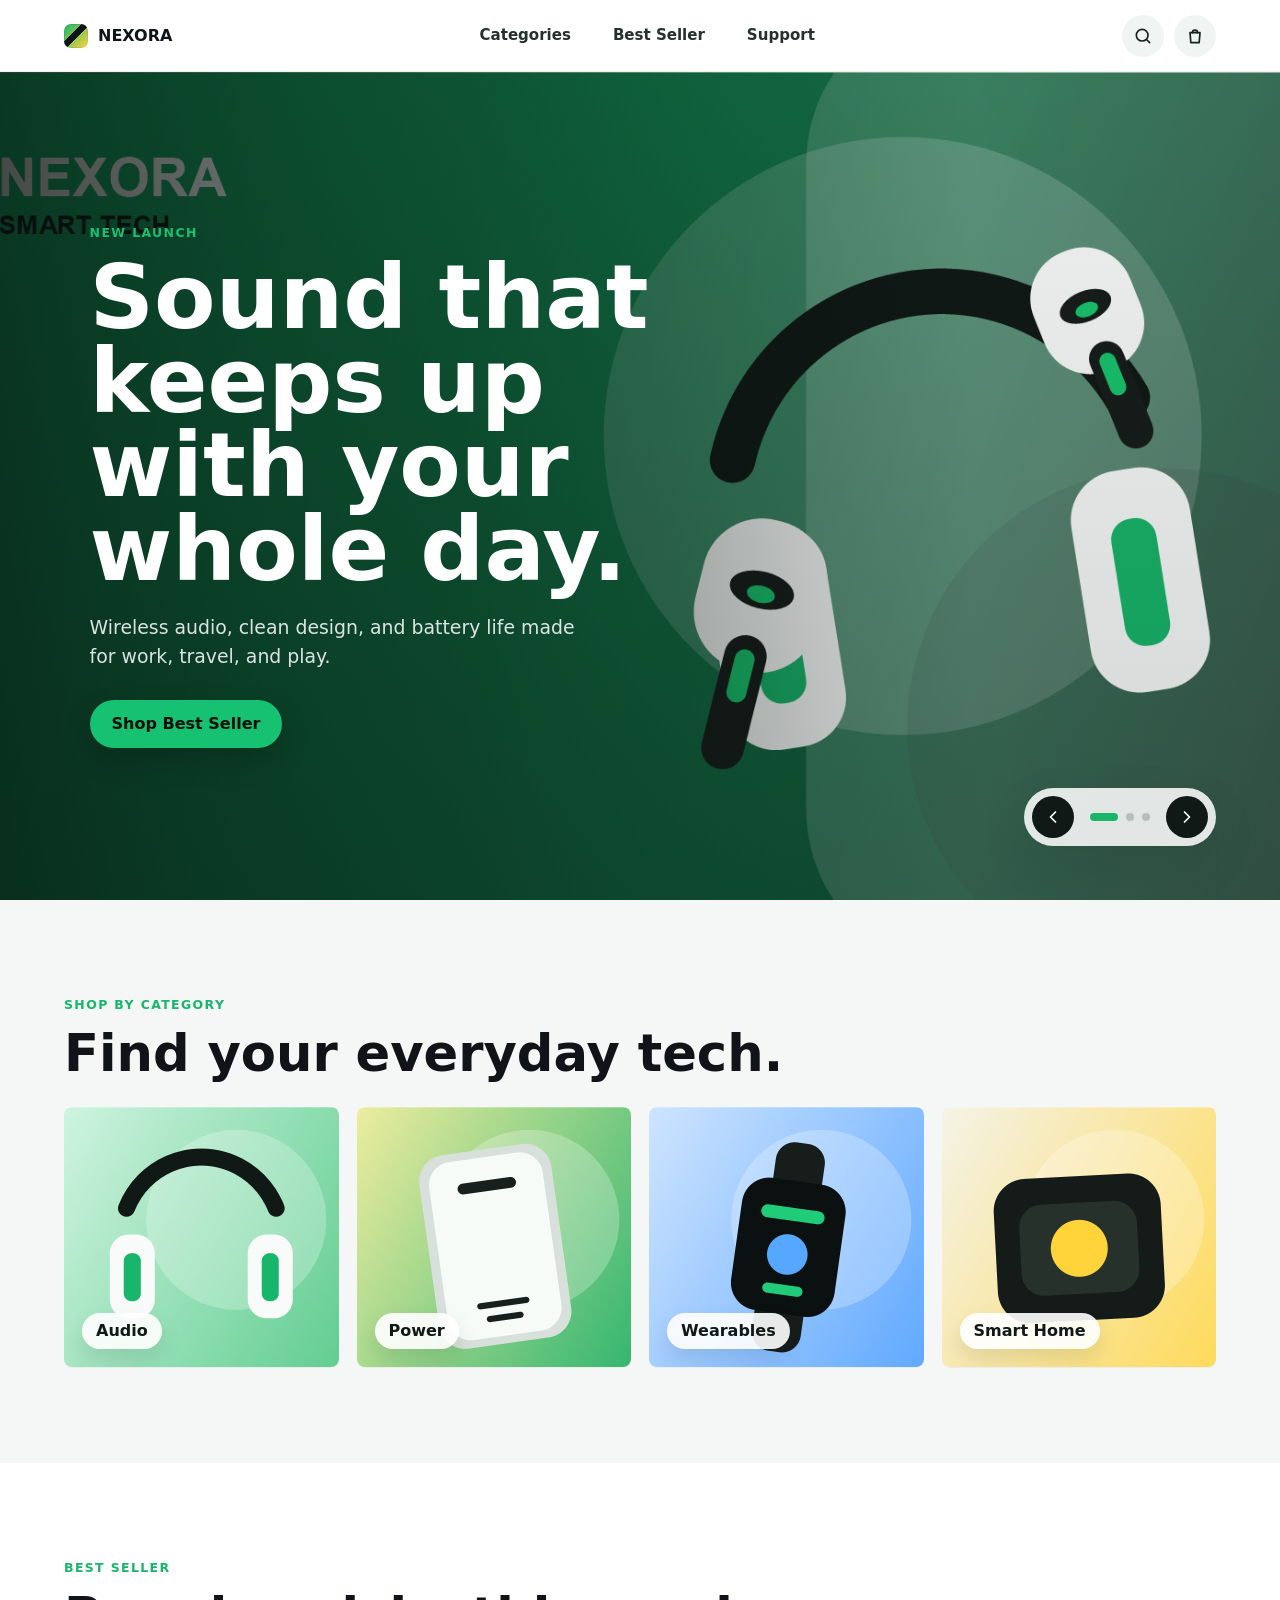
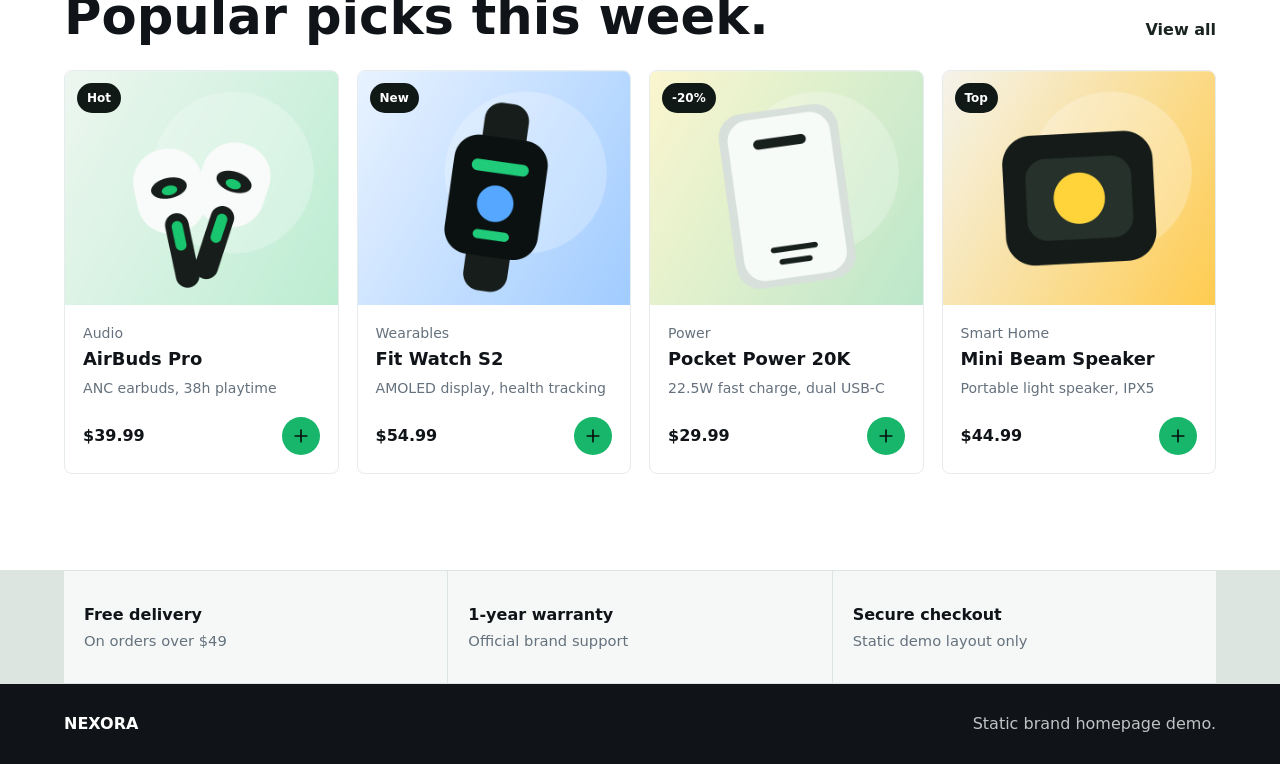
==== index.html @ 25e37773 "Update website" ====
<!doctype html>
<html lang="en">
  <head>
    <meta charset="utf-8">
    <meta name="viewport" content="width=device-width, initial-scale=1">
    <title>NEXORA - Smart Tech Store</title>
    <meta name="description" content="A static brand independent store homepage with hero slider, categories, and best sellers.">
    <link rel="stylesheet" href="styles.css">
  </head>
  <body>
    <header class="site-header">
      <a class="brand" href="#" aria-label="NEXORA home">
        <span class="brand-mark"></span>
        <span>NEXORA</span>
      </a>
      <nav class="main-nav" aria-label="Main navigation">
        <a href="#categories">Categories</a>
        <a href="#best-seller">Best Seller</a>
        <a href="#support">Support</a>
      </nav>
      <div class="header-actions" aria-label="Store shortcuts">
        <button class="icon-button" type="button" aria-label="Search">
          <svg viewBox="0 0 24 24" aria-hidden="true"><circle cx="11" cy="11" r="7"></circle><path d="m20 20-3.2-3.2"></path></svg>
        </button>
        <button class="icon-button" type="button" aria-label="Shopping bag">
          <svg viewBox="0 0 24 24" aria-hidden="true"><path d="M6 8h12l-1 12H7L6 8Z"></path><path d="M9 8a3 3 0 0 1 6 0"></path></svg>
        </button>
      </div>
    </header>

    <main>
      <section class="hero" aria-label="Featured brand stories">
        <div class="slider" data-slider>
          <article class="slide active" data-slide style="--accent: #16c172;">
            <img src="assets/hero-1.png" alt="NEXORA audio products on a green studio background">
            <div class="slide-copy">
              <p class="eyebrow">New launch</p>
              <h1>Sound that keeps up with your whole day.</h1>
              <p>Wireless audio, clean design, and battery life made for work, travel, and play.</p>
              <a class="primary-link" href="#best-seller">Shop Best Seller</a>
            </div>
          </article>

          <article class="slide" data-slide style="--accent: #ffcf3f;">
            <img src="assets/hero-2.png" alt="NEXORA power accessories and cables on a yellow background">
            <div class="slide-copy">
              <p class="eyebrow">Power series</p>
              <h1>Charge faster. Carry lighter.</h1>
              <p>Compact power banks, durable cables, and daily charging gear for every device.</p>
              <a class="primary-link" href="#categories">Explore Power</a>
            </div>
          </article>

          <article class="slide" data-slide style="--accent: #55a7ff;">
            <img src="assets/hero-3.png" alt="NEXORA watch and smart home devices on a blue background">
            <div class="slide-copy">
              <p class="eyebrow">Smart life</p>
              <h1>Useful tech, built into simple routines.</h1>
              <p>Wearables, lighting, and desk essentials that feel polished without getting complicated.</p>
              <a class="primary-link" href="#categories">Browse Categories</a>
            </div>
          </article>

          <div class="slider-controls">
            <button class="slider-arrow" type="button" data-prev aria-label="Previous slide">
              <svg viewBox="0 0 24 24" aria-hidden="true"><path d="m15 18-6-6 6-6"></path></svg>
            </button>
            <div class="slider-dots" aria-label="Slide selector">
              <button class="dot active" type="button" data-dot="0" aria-label="Show slide 1"></button>
              <button class="dot" type="button" data-dot="1" aria-label="Show slide 2"></button>
              <button class="dot" type="button" data-dot="2" aria-label="Show slide 3"></button>
            </div>
            <button class="slider-arrow" type="button" data-next aria-label="Next slide">
              <svg viewBox="0 0 24 24" aria-hidden="true"><path d="m9 18 6-6-6-6"></path></svg>
            </button>
          </div>
        </div>
      </section>

      <section class="section categories-section" id="categories">
        <div class="section-heading">
          <p class="eyebrow">Shop by category</p>
          <h2>Find your everyday tech.</h2>
        </div>
        <div class="category-grid">
          <a class="category-card" href="#">
            <img src="assets/category-audio.png" alt="Earbuds and headphones">
            <span>Audio</span>
          </a>
          <a class="category-card" href="#">
            <img src="assets/category-power.png" alt="Power bank and charger">
            <span>Power</span>
          </a>
          <a class="category-card" href="#">
            <img src="assets/category-wearables.png" alt="Smart watch">
            <span>Wearables</span>
          </a>
          <a class="category-card" href="#">
            <img src="assets/category-home.png" alt="Smart home lamp and speaker">
            <span>Smart Home</span>
          </a>
        </div>
      </section>

      <section class="section best-section" id="best-seller">
        <div class="section-heading split">
          <div>
            <p class="eyebrow">Best Seller</p>
            <h2>Popular picks this week.</h2>
          </div>
          <a class="text-link" href="#">View all</a>
        </div>

        <div class="product-grid">
          <article class="product-card">
            <span class="badge">Hot</span>
            <img src="assets/product-earbuds.png" alt="NEXORA AirBuds Pro earbuds">
            <div class="product-info">
              <p class="product-category">Audio</p>
              <h3>AirBuds Pro</h3>
              <p class="product-meta">ANC earbuds, 38h playtime</p>
              <div class="product-bottom">
                <span>$39.99</span>
                <button class="mini-button" type="button" aria-label="Add AirBuds Pro to bag">
                  <svg viewBox="0 0 24 24" aria-hidden="true"><path d="M12 5v14"></path><path d="M5 12h14"></path></svg>
                </button>
              </div>
            </div>
          </article>

          <article class="product-card">
            <span class="badge">New</span>
            <img src="assets/product-watch.png" alt="NEXORA Fit Watch">
            <div class="product-info">
              <p class="product-category">Wearables</p>
              <h3>Fit Watch S2</h3>
              <p class="product-meta">AMOLED display, health tracking</p>
              <div class="product-bottom">
                <span>$54.99</span>
                <button class="mini-button" type="button" aria-label="Add Fit Watch S2 to bag">
                  <svg viewBox="0 0 24 24" aria-hidden="true"><path d="M12 5v14"></path><path d="M5 12h14"></path></svg>
                </button>
              </div>
            </div>
          </article>

          <article class="product-card">
            <span class="badge">-20%</span>
            <img src="assets/product-powerbank.png" alt="NEXORA Pocket Power 20K power bank">
            <div class="product-info">
              <p class="product-category">Power</p>
              <h3>Pocket Power 20K</h3>
              <p class="product-meta">22.5W fast charge, dual USB-C</p>
              <div class="product-bottom">
                <span>$29.99</span>
                <button class="mini-button" type="button" aria-label="Add Pocket Power 20K to bag">
                  <svg viewBox="0 0 24 24" aria-hidden="true"><path d="M12 5v14"></path><path d="M5 12h14"></path></svg>
                </button>
              </div>
            </div>
          </article>

          <article class="product-card">
            <span class="badge">Top</span>
            <img src="assets/product-speaker.png" alt="NEXORA Mini Beam speaker">
            <div class="product-info">
              <p class="product-category">Smart Home</p>
              <h3>Mini Beam Speaker</h3>
              <p class="product-meta">Portable light speaker, IPX5</p>
              <div class="product-bottom">
                <span>$44.99</span>
                <button class="mini-button" type="button" aria-label="Add Mini Beam Speaker to bag">
                  <svg viewBox="0 0 24 24" aria-hidden="true"><path d="M12 5v14"></path><path d="M5 12h14"></path></svg>
                </button>
              </div>
            </div>
          </article>
        </div>
      </section>

      <section class="service-strip" id="support" aria-label="Store benefits">
        <div>
          <strong>Free delivery</strong>
          <span>On orders over $49</span>
        </div>
        <div>
          <strong>1-year warranty</strong>
          <span>Official brand support</span>
        </div>
        <div>
          <strong>Secure checkout</strong>
          <span>Static demo layout only</span>
        </div>
      </section>
    </main>

    <footer class="site-footer">
      <span>NEXORA</span>
      <p>Static brand homepage demo.</p>
    </footer>

    <script src="script.js"></script>
  </body>
</html>
---- styles.css ----
:root {
  color-scheme: light;
  --text: #101418;
  --muted: #65717d;
  --line: #e6ebee;
  --paper: #ffffff;
  --soft: #f4f7f5;
  --ink: #0d1512;
  --green: #18b66a;
  --yellow: #ffd43b;
  --blue: #3f8cff;
  --radius: 8px;
  --shadow: 0 18px 45px rgba(19, 38, 31, 0.12);
}

* {
  box-sizing: border-box;
}

html {
  scroll-behavior: smooth;
}

body {
  margin: 0;
  background: var(--paper);
  color: var(--text);
  font-family: Inter, ui-sans-serif, system-ui, -apple-system, BlinkMacSystemFont, "Segoe UI", sans-serif;
  line-height: 1.5;
}

img {
  display: block;
  max-width: 100%;
}

a {
  color: inherit;
  text-decoration: none;
}

button {
  font: inherit;
}

.site-header {
  position: sticky;
  top: 0;
  z-index: 20;
  display: grid;
  grid-template-columns: auto 1fr auto;
  align-items: center;
  gap: 24px;
  min-height: 72px;
  padding: 0 clamp(18px, 5vw, 68px);
  border-bottom: 1px solid rgba(230, 235, 238, 0.78);
  background: rgba(255, 255, 255, 0.9);
  backdrop-filter: blur(14px);
}

.brand {
  display: inline-flex;
  align-items: center;
  gap: 10px;
  font-weight: 900;
  letter-spacing: 0;
}

.brand-mark {
  width: 24px;
  height: 24px;
  border-radius: 7px;
  background:
    linear-gradient(135deg, transparent 0 36%, #101418 37% 55%, transparent 56%),
    linear-gradient(135deg, var(--green), var(--yellow));
  box-shadow: inset 0 0 0 1px rgba(0, 0, 0, 0.08);
}

.main-nav {
  display: flex;
  justify-content: center;
  gap: clamp(16px, 4vw, 42px);
  color: #25312d;
  font-size: 0.94rem;
  font-weight: 700;
}

.main-nav a {
  padding: 24px 0;
}

.main-nav a:hover,
.text-link:hover {
  color: var(--green);
}

.header-actions {
  display: flex;
  gap: 10px;
}

.icon-button,
.slider-arrow,
.mini-button {
  display: inline-grid;
  place-items: center;
  border: 0;
  cursor: pointer;
}

.icon-button {
  width: 42px;
  height: 42px;
  border-radius: 50%;
  background: #f0f4f2;
  color: #17231f;
}

.icon-button svg,
.slider-arrow svg,
.mini-button svg {
  width: 20px;
  height: 20px;
  fill: none;
  stroke: currentColor;
  stroke-width: 2;
  stroke-linecap: round;
  stroke-linejoin: round;
}

.hero {
  min-height: calc(100svh - 72px);
  background: #ecf4ee;
}

.slider {
  position: relative;
  min-height: calc(100svh - 72px);
  overflow: hidden;
}

.slide {
  position: absolute;
  inset: 0;
  display: grid;
  grid-template-columns: minmax(0, 1fr);
  align-items: center;
  opacity: 0;
  pointer-events: none;
  transition: opacity 520ms ease;
}

.slide.active {
  opacity: 1;
  pointer-events: auto;
}

.slide img {
  position: absolute;
  inset: 0;
  width: 100%;
  height: 100%;
  object-fit: cover;
}

.slide::after {
  position: absolute;
  inset: 0;
  content: "";
  background:
    linear-gradient(90deg, rgba(5, 12, 9, 0.74) 0%, rgba(5, 12, 9, 0.48) 36%, rgba(5, 12, 9, 0.04) 76%),
    linear-gradient(0deg, rgba(5, 12, 9, 0.12), rgba(5, 12, 9, 0));
}

.slide-copy {
  position: relative;
  z-index: 2;
  width: min(620px, calc(100% - 36px));
  margin-left: clamp(18px, 7vw, 92px);
  color: white;
}

.eyebrow {
  margin: 0 0 12px;
  color: var(--accent, var(--green));
  font-size: 0.78rem;
  font-weight: 900;
  letter-spacing: 0.11em;
  text-transform: uppercase;
}

.slide-copy h1 {
  margin: 0;
  max-width: 12ch;
  font-size: clamp(2.6rem, 7vw, 6.7rem);
  line-height: 0.94;
  letter-spacing: 0;
}

.slide-copy p:not(.eyebrow) {
  max-width: 500px;
  margin: 22px 0 30px;
  color: rgba(255, 255, 255, 0.86);
  font-size: clamp(1rem, 1.6vw, 1.18rem);
}

.primary-link {
  display: inline-flex;
  align-items: center;
  min-height: 48px;
  padding: 0 22px;
  border-radius: 999px;
  background: var(--accent, var(--green));
  color: #08100c;
  font-weight: 900;
  box-shadow: 0 12px 28px rgba(0, 0, 0, 0.18);
}

.slider-controls {
  position: absolute;
  right: clamp(18px, 5vw, 68px);
  bottom: clamp(22px, 5vw, 54px);
  z-index: 3;
  display: flex;
  align-items: center;
  gap: 16px;
  padding: 8px;
  border-radius: 999px;
  background: rgba(255, 255, 255, 0.86);
  box-shadow: var(--shadow);
  backdrop-filter: blur(14px);
}

.slider-arrow {
  width: 42px;
  height: 42px;
  border-radius: 50%;
  background: #111916;
  color: white;
}

.slider-dots {
  display: flex;
  align-items: center;
  gap: 8px;
}

.dot {
  width: 8px;
  height: 8px;
  padding: 0;
  border: 0;
  border-radius: 999px;
  background: #b5c0ba;
  cursor: pointer;
  transition: width 220ms ease, background 220ms ease;
}

.dot.active {
  width: 28px;
  background: var(--green);
}

.section {
  padding: clamp(54px, 9vw, 96px) clamp(18px, 5vw, 68px);
}

.section-heading {
  max-width: 1180px;
  margin: 0 auto 28px;
}

.section-heading.split {
  display: flex;
  align-items: end;
  justify-content: space-between;
  gap: 20px;
}

.section-heading .eyebrow {
  color: var(--green);
}

.section-heading h2 {
  margin: 0;
  font-size: clamp(2rem, 4vw, 4rem);
  line-height: 1.02;
  letter-spacing: 0;
}

.text-link {
  flex: 0 0 auto;
  color: #19231f;
  font-weight: 900;
}

.categories-section {
  background: var(--soft);
}

.category-grid {
  display: grid;
  grid-template-columns: repeat(4, minmax(0, 1fr));
  gap: 18px;
  max-width: 1180px;
  margin: 0 auto;
}

.category-card {
  position: relative;
  min-height: 260px;
  overflow: hidden;
  border-radius: var(--radius);
  background: #ffffff;
  box-shadow: 0 1px 0 rgba(13, 21, 18, 0.04);
}

.category-card img {
  width: 100%;
  height: 100%;
  object-fit: cover;
  transition: transform 360ms ease;
}

.category-card span {
  position: absolute;
  left: 18px;
  bottom: 18px;
  z-index: 1;
  display: inline-flex;
  align-items: center;
  min-height: 36px;
  padding: 0 14px;
  border-radius: 999px;
  background: rgba(255, 255, 255, 0.9);
  color: #111916;
  font-weight: 900;
  box-shadow: 0 10px 22px rgba(13, 21, 18, 0.1);
}

.category-card:hover img {
  transform: scale(1.05);
}

.best-section {
  background: #ffffff;
}

.product-grid {
  display: grid;
  grid-template-columns: repeat(4, minmax(0, 1fr));
  gap: 18px;
  max-width: 1180px;
  margin: 0 auto;
}

.product-card {
  position: relative;
  display: flex;
  flex-direction: column;
  min-width: 0;
  overflow: hidden;
  border: 1px solid var(--line);
  border-radius: var(--radius);
  background: #fff;
  transition: transform 220ms ease, box-shadow 220ms ease, border-color 220ms ease;
}

.product-card:hover {
  transform: translateY(-4px);
  border-color: #cddbd2;
  box-shadow: var(--shadow);
}

.product-card > img {
  width: 100%;
  aspect-ratio: 1 / 0.86;
  object-fit: cover;
  background: #f3f6f4;
}

.badge {
  position: absolute;
  top: 12px;
  left: 12px;
  z-index: 1;
  min-height: 30px;
  padding: 6px 10px;
  border-radius: 999px;
  background: #111916;
  color: #ffffff;
  font-size: 0.75rem;
  font-weight: 900;
}

.product-info {
  display: flex;
  flex: 1;
  flex-direction: column;
  padding: 18px;
}

.product-category,
.product-meta {
  margin: 0;
  color: var(--muted);
  font-size: 0.88rem;
}

.product-card h3 {
  margin: 5px 0 8px;
  font-size: 1.12rem;
  line-height: 1.15;
  letter-spacing: 0;
}

.product-bottom {
  display: flex;
  align-items: center;
  justify-content: space-between;
  gap: 12px;
  margin-top: auto;
  padding-top: 18px;
  font-weight: 900;
}

.mini-button {
  flex: 0 0 auto;
  width: 38px;
  height: 38px;
  border-radius: 50%;
  background: var(--green);
  color: #07100c;
}

.service-strip {
  display: grid;
  grid-template-columns: repeat(3, minmax(0, 1fr));
  gap: 1px;
  background: #dce5df;
  padding: 1px clamp(18px, 5vw, 68px);
}

.service-strip div {
  display: grid;
  gap: 3px;
  min-height: 112px;
  align-content: center;
  padding: 20px;
  background: #f5f8f6;
}

.service-strip strong {
  font-size: 1rem;
}

.service-strip span {
  color: var(--muted);
  font-size: 0.92rem;
}

.site-footer {
  display: flex;
  align-items: center;
  justify-content: space-between;
  gap: 16px;
  padding: 28px clamp(18px, 5vw, 68px);
  background: #101418;
  color: rgba(255, 255, 255, 0.74);
}

.site-footer span {
  color: #ffffff;
  font-weight: 900;
}

.site-footer p {
  margin: 0;
}

@media (max-width: 900px) {
  .site-header {
    grid-template-columns: auto auto;
    justify-content: space-between;
  }

  .main-nav {
    grid-column: 1 / -1;
    order: 3;
    justify-content: start;
    overflow-x: auto;
    border-top: 1px solid var(--line);
  }

  .main-nav a {
    padding: 12px 0 14px;
    white-space: nowrap;
  }

  .hero,
  .slider {
    min-height: 720px;
  }

  .slide::after {
    background:
      linear-gradient(180deg, rgba(5, 12, 9, 0.78) 0%, rgba(5, 12, 9, 0.3) 55%, rgba(5, 12, 9, 0.62) 100%);
  }

  .slide-copy {
    align-self: start;
    margin: 64px 18px 0;
  }

  .slide-copy h1 {
    max-width: 11ch;
  }

  .slider-controls {
    right: 50%;
    transform: translateX(50%);
  }

  .category-grid,
  .product-grid {
    grid-template-columns: repeat(2, minmax(0, 1fr));
  }

  .category-card {
    min-height: 210px;
  }
}

@media (max-width: 620px) {
  .site-header {
    min-height: 64px;
    padding: 0 14px;
    gap: 12px;
  }

  .header-actions {
    gap: 6px;
  }

  .icon-button {
    width: 38px;
    height: 38px;
  }

  .hero,
  .slider {
    min-height: 680px;
  }

  .slide img {
    object-position: 62% center;
  }

  .slide-copy p:not(.eyebrow) {
    margin: 18px 0 24px;
  }

  .primary-link {
    width: 100%;
    justify-content: center;
  }

  .slider-controls {
    bottom: 18px;
    width: calc(100% - 28px);
    justify-content: space-between;
  }

  .section {
    padding-inline: 14px;
  }

  .section-heading.split {
    align-items: start;
    flex-direction: column;
  }

  .category-grid,
  .product-grid,
  .service-strip {
    grid-template-columns: 1fr;
  }

  .category-card {
    min-height: 190px;
  }

  .site-footer {
    align-items: start;
    flex-direction: column;
  }
}
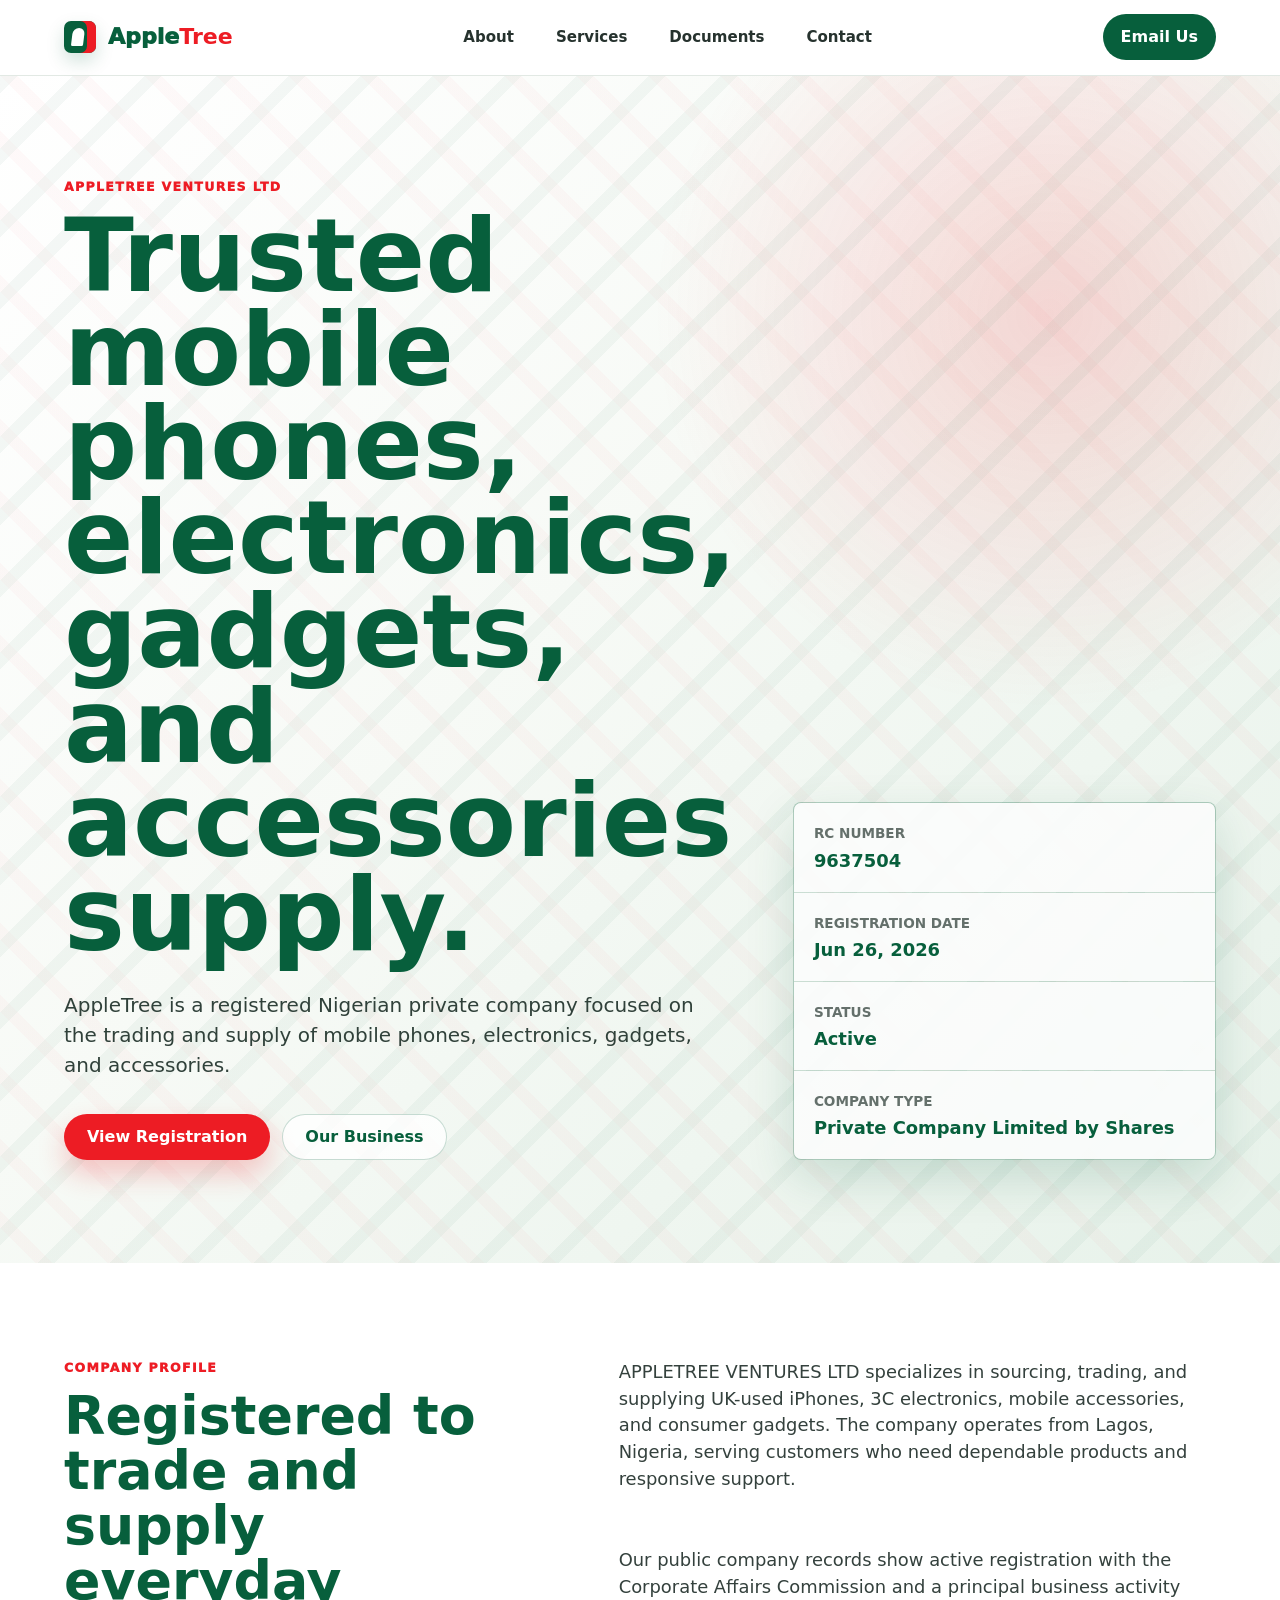
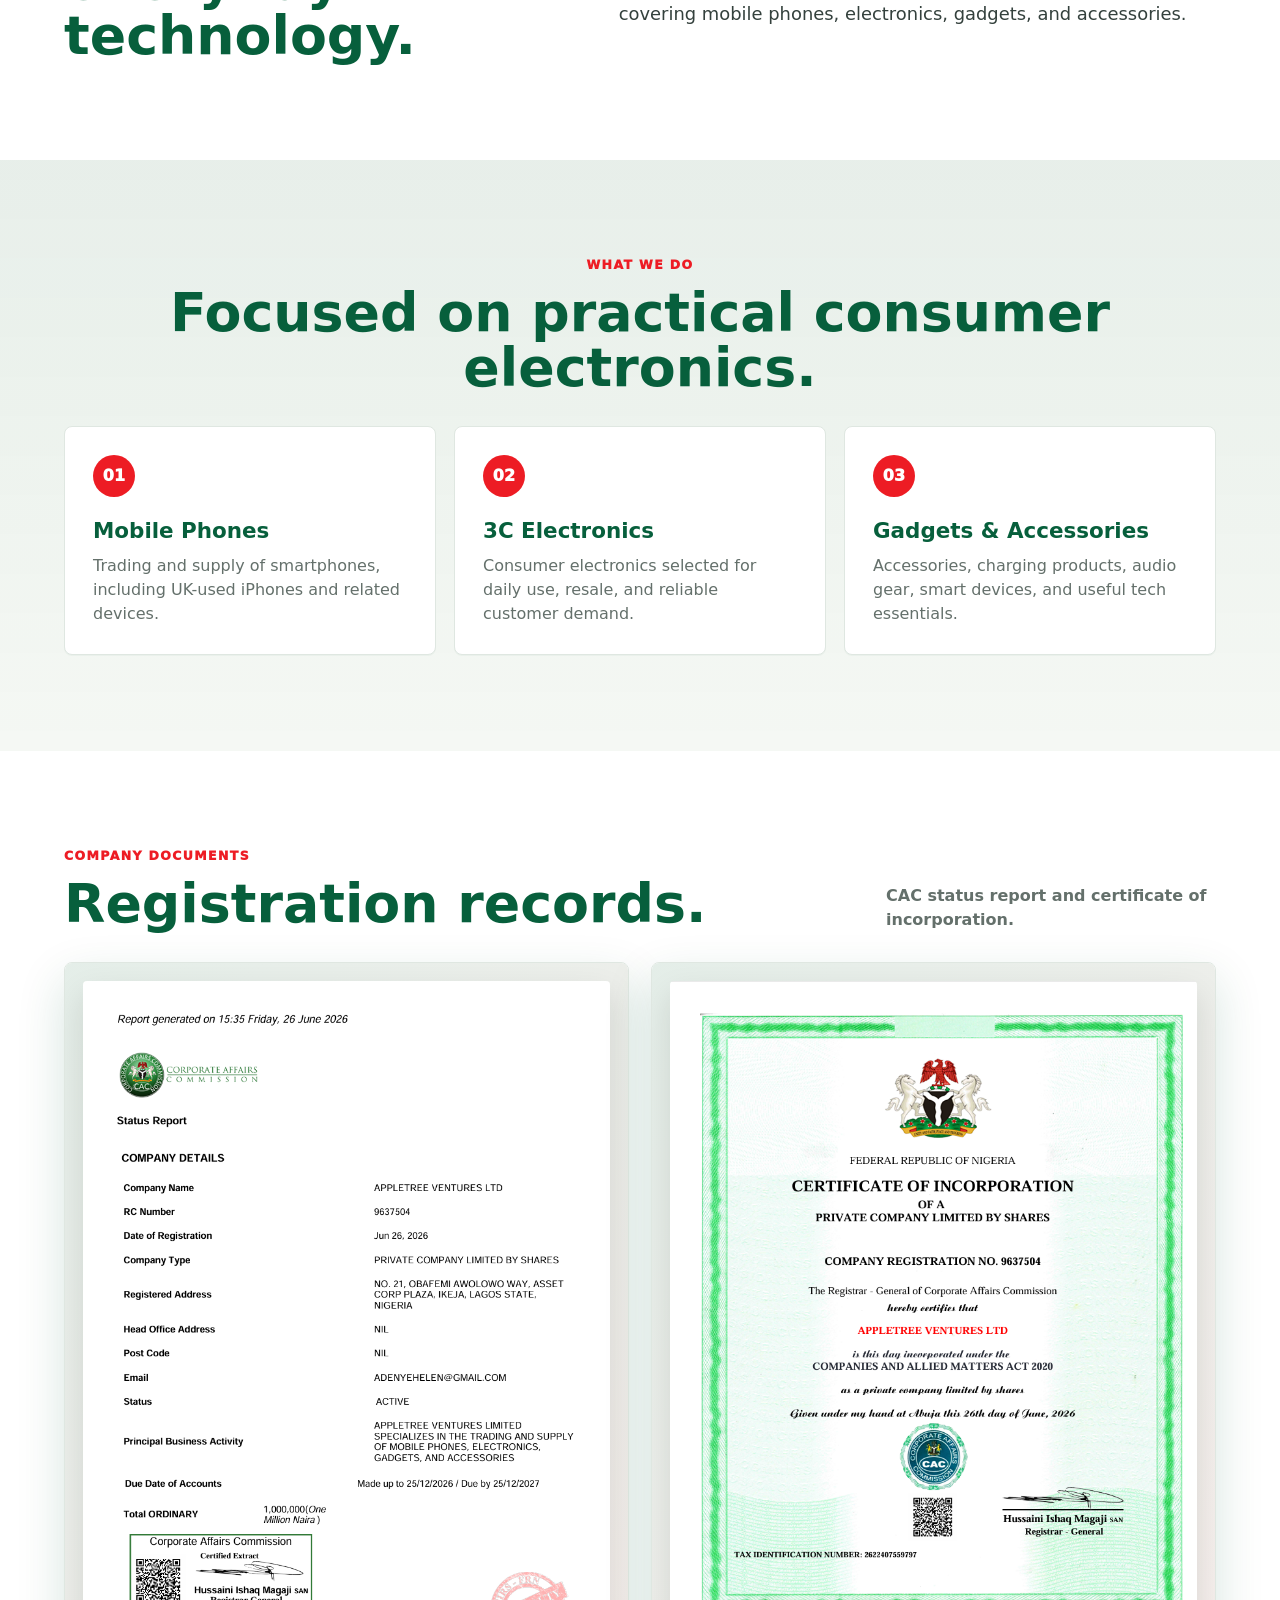
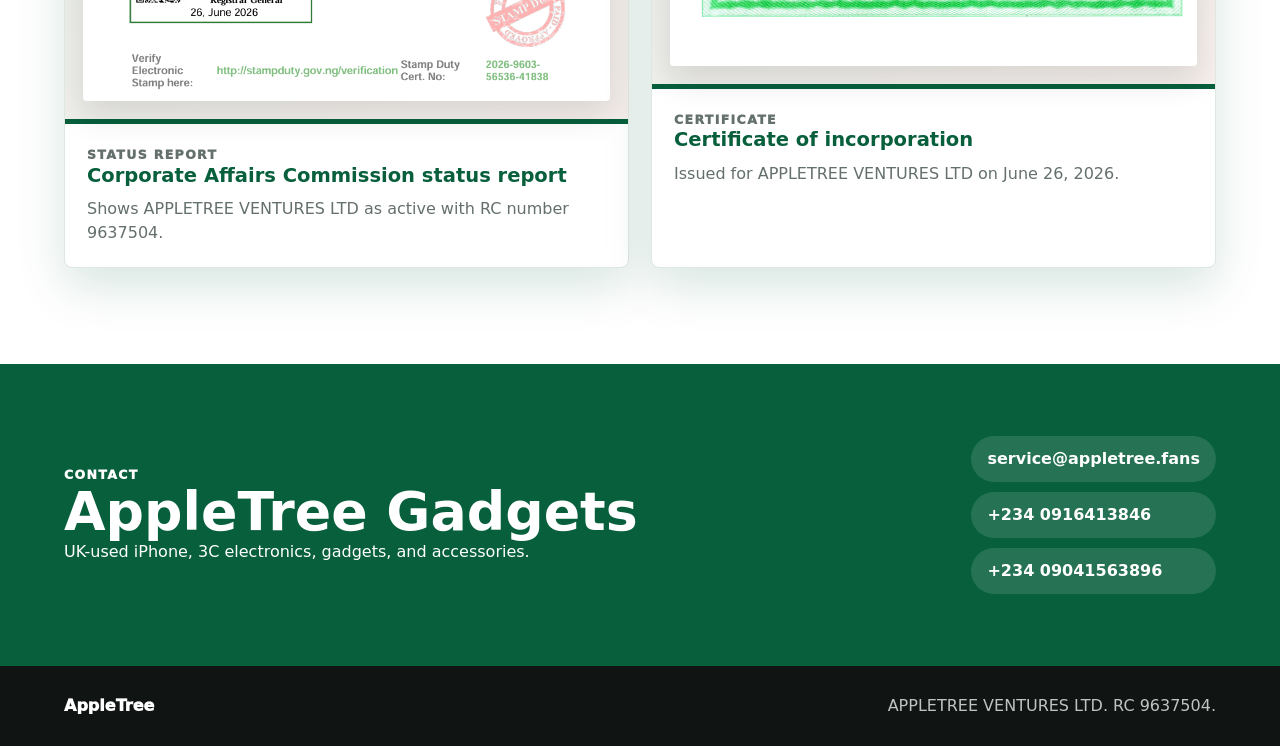
==== commit dbaf8baa: "Update AppleTree company profile homepage" ====
--- a/index.html
+++ b/index.html
@@ -3,200 +3,157 @@
   <head>
     <meta charset="utf-8">
     <meta name="viewport" content="width=device-width, initial-scale=1">
-    <title>NEXORA - Smart Tech Store</title>
-    <meta name="description" content="A static brand independent store homepage with hero slider, categories, and best sellers.">
+    <title>AppleTree - Company Profile</title>
+    <meta name="description" content="AppleTree Ventures Ltd company profile, registration details, and electronics trading services.">
     <link rel="stylesheet" href="styles.css">
   </head>
   <body>
     <header class="site-header">
-      <a class="brand" href="#" aria-label="NEXORA home">
-        <span class="brand-mark"></span>
-        <span>NEXORA</span>
+      <a class="brand" href="#" aria-label="AppleTree home">
+        <span class="brand-mark" aria-hidden="true"></span>
+        <span class="brand-word"><span>Apple</span><strong>Tree</strong></span>
       </a>
       <nav class="main-nav" aria-label="Main navigation">
-        <a href="#categories">Categories</a>
-        <a href="#best-seller">Best Seller</a>
-        <a href="#support">Support</a>
+        <a href="#about">About</a>
+        <a href="#services">Services</a>
+        <a href="#documents">Documents</a>
+        <a href="#contact">Contact</a>
       </nav>
-      <div class="header-actions" aria-label="Store shortcuts">
-        <button class="icon-button" type="button" aria-label="Search">
-          <svg viewBox="0 0 24 24" aria-hidden="true"><circle cx="11" cy="11" r="7"></circle><path d="m20 20-3.2-3.2"></path></svg>
-        </button>
-        <button class="icon-button" type="button" aria-label="Shopping bag">
-          <svg viewBox="0 0 24 24" aria-hidden="true"><path d="M6 8h12l-1 12H7L6 8Z"></path><path d="M9 8a3 3 0 0 1 6 0"></path></svg>
-        </button>
-      </div>
+      <a class="header-cta" href="mailto:service@appletree.fans">Email Us</a>
     </header>
 
     <main>
-      <section class="hero" aria-label="Featured brand stories">
-        <div class="slider" data-slider>
-          <article class="slide active" data-slide style="--accent: #16c172;">
-            <img src="assets/hero-1.png" alt="NEXORA audio products on a green studio background">
-            <div class="slide-copy">
-              <p class="eyebrow">New launch</p>
-              <h1>Sound that keeps up with your whole day.</h1>
-              <p>Wireless audio, clean design, and battery life made for work, travel, and play.</p>
-              <a class="primary-link" href="#best-seller">Shop Best Seller</a>
-            </div>
-          </article>
+      <section class="hero" id="about">
+        <div class="hero-copy">
+          <p class="eyebrow">AppleTree Ventures Ltd</p>
+          <h1>Trusted mobile phones, electronics, gadgets, and accessories supply.</h1>
+          <p>
+            AppleTree is a registered Nigerian private company focused on the trading
+            and supply of mobile phones, electronics, gadgets, and accessories.
+          </p>
+          <div class="hero-actions">
+            <a class="primary-link" href="#documents">View Registration</a>
+            <a class="secondary-link" href="#services">Our Business</a>
+          </div>
+        </div>
 
-          <article class="slide" data-slide style="--accent: #ffcf3f;">
-            <img src="assets/hero-2.png" alt="NEXORA power accessories and cables on a yellow background">
-            <div class="slide-copy">
-              <p class="eyebrow">Power series</p>
-              <h1>Charge faster. Carry lighter.</h1>
-              <p>Compact power banks, durable cables, and daily charging gear for every device.</p>
-              <a class="primary-link" href="#categories">Explore Power</a>
-            </div>
-          </article>
+        <aside class="hero-panel" aria-label="Company quick facts">
+          <div>
+            <span>RC Number</span>
+            <strong>9637504</strong>
+          </div>
+          <div>
+            <span>Registration Date</span>
+            <strong>Jun 26, 2026</strong>
+          </div>
+          <div>
+            <span>Status</span>
+            <strong>Active</strong>
+          </div>
+          <div>
+            <span>Company Type</span>
+            <strong>Private Company Limited by Shares</strong>
+          </div>
+        </aside>
+      </section>
 
-          <article class="slide" data-slide style="--accent: #55a7ff;">
-            <img src="assets/hero-3.png" alt="NEXORA watch and smart home devices on a blue background">
-            <div class="slide-copy">
-              <p class="eyebrow">Smart life</p>
-              <h1>Useful tech, built into simple routines.</h1>
-              <p>Wearables, lighting, and desk essentials that feel polished without getting complicated.</p>
-              <a class="primary-link" href="#categories">Browse Categories</a>
-            </div>
-          </article>
-
-          <div class="slider-controls">
-            <button class="slider-arrow" type="button" data-prev aria-label="Previous slide">
-              <svg viewBox="0 0 24 24" aria-hidden="true"><path d="m15 18-6-6 6-6"></path></svg>
-            </button>
-            <div class="slider-dots" aria-label="Slide selector">
-              <button class="dot active" type="button" data-dot="0" aria-label="Show slide 1"></button>
-              <button class="dot" type="button" data-dot="1" aria-label="Show slide 2"></button>
-              <button class="dot" type="button" data-dot="2" aria-label="Show slide 3"></button>
-            </div>
-            <button class="slider-arrow" type="button" data-next aria-label="Next slide">
-              <svg viewBox="0 0 24 24" aria-hidden="true"><path d="m9 18 6-6-6-6"></path></svg>
-            </button>
+      <section class="section intro-section">
+        <div class="intro-grid">
+          <div class="section-heading">
+            <p class="eyebrow">Company profile</p>
+            <h2>Registered to trade and supply everyday technology.</h2>
+          </div>
+          <div class="intro-copy">
+            <p>
+              APPLETREE VENTURES LTD specializes in sourcing, trading, and supplying
+              UK-used iPhones, 3C electronics, mobile accessories, and consumer gadgets.
+              The company operates from Lagos, Nigeria, serving customers who need
+              dependable products and responsive support.
+            </p>
+            <p>
+              Our public company records show active registration with the Corporate
+              Affairs Commission and a principal business activity covering mobile
+              phones, electronics, gadgets, and accessories.
+            </p>
           </div>
         </div>
       </section>
 
-      <section class="section categories-section" id="categories">
-        <div class="section-heading">
-          <p class="eyebrow">Shop by category</p>
-          <h2>Find your everyday tech.</h2>
+      <section class="section services-section" id="services">
+        <div class="section-heading centered">
+          <p class="eyebrow">What we do</p>
+          <h2>Focused on practical consumer electronics.</h2>
         </div>
-        <div class="category-grid">
-          <a class="category-card" href="#">
-            <img src="assets/category-audio.png" alt="Earbuds and headphones">
-            <span>Audio</span>
-          </a>
-          <a class="category-card" href="#">
-            <img src="assets/category-power.png" alt="Power bank and charger">
-            <span>Power</span>
-          </a>
-          <a class="category-card" href="#">
-            <img src="assets/category-wearables.png" alt="Smart watch">
-            <span>Wearables</span>
-          </a>
-          <a class="category-card" href="#">
-            <img src="assets/category-home.png" alt="Smart home lamp and speaker">
-            <span>Smart Home</span>
-          </a>
+        <div class="service-grid">
+          <article class="service-card">
+            <span class="service-number">01</span>
+            <h3>Mobile Phones</h3>
+            <p>Trading and supply of smartphones, including UK-used iPhones and related devices.</p>
+          </article>
+          <article class="service-card">
+            <span class="service-number">02</span>
+            <h3>3C Electronics</h3>
+            <p>Consumer electronics selected for daily use, resale, and reliable customer demand.</p>
+          </article>
+          <article class="service-card">
+            <span class="service-number">03</span>
+            <h3>Gadgets & Accessories</h3>
+            <p>Accessories, charging products, audio gear, smart devices, and useful tech essentials.</p>
+          </article>
         </div>
       </section>
 
-      <section class="section best-section" id="best-seller">
+      <section class="section documents-section" id="documents">
         <div class="section-heading split">
           <div>
-            <p class="eyebrow">Best Seller</p>
-            <h2>Popular picks this week.</h2>
+            <p class="eyebrow">Company documents</p>
+            <h2>Registration records.</h2>
           </div>
-          <a class="text-link" href="#">View all</a>
+          <p class="document-note">CAC status report and certificate of incorporation.</p>
         </div>
 
-        <div class="product-grid">
-          <article class="product-card">
-            <span class="badge">Hot</span>
-            <img src="assets/product-earbuds.png" alt="NEXORA AirBuds Pro earbuds">
-            <div class="product-info">
-              <p class="product-category">Audio</p>
-              <h3>AirBuds Pro</h3>
-              <p class="product-meta">ANC earbuds, 38h playtime</p>
-              <div class="product-bottom">
-                <span>$39.99</span>
-                <button class="mini-button" type="button" aria-label="Add AirBuds Pro to bag">
-                  <svg viewBox="0 0 24 24" aria-hidden="true"><path d="M12 5v14"></path><path d="M5 12h14"></path></svg>
-                </button>
-              </div>
+        <div class="document-grid">
+          <article class="document-card">
+            <div class="document-image">
+              <img src="assets/cac-status-report.png" alt="AppleTree Ventures Ltd CAC status report">
+            </div>
+            <div class="document-copy">
+              <p class="eyebrow">Status report</p>
+              <h3>Corporate Affairs Commission status report</h3>
+              <p>Shows APPLETREE VENTURES LTD as active with RC number 9637504.</p>
             </div>
           </article>
 
-          <article class="product-card">
-            <span class="badge">New</span>
-            <img src="assets/product-watch.png" alt="NEXORA Fit Watch">
-            <div class="product-info">
-              <p class="product-category">Wearables</p>
-              <h3>Fit Watch S2</h3>
-              <p class="product-meta">AMOLED display, health tracking</p>
-              <div class="product-bottom">
-                <span>$54.99</span>
-                <button class="mini-button" type="button" aria-label="Add Fit Watch S2 to bag">
-                  <svg viewBox="0 0 24 24" aria-hidden="true"><path d="M12 5v14"></path><path d="M5 12h14"></path></svg>
-                </button>
-              </div>
+          <article class="document-card">
+            <div class="document-image">
+              <img src="assets/certificate-incorporation.png" alt="AppleTree Ventures Ltd certificate of incorporation">
             </div>
-          </article>
-
-          <article class="product-card">
-            <span class="badge">-20%</span>
-            <img src="assets/product-powerbank.png" alt="NEXORA Pocket Power 20K power bank">
-            <div class="product-info">
-              <p class="product-category">Power</p>
-              <h3>Pocket Power 20K</h3>
-              <p class="product-meta">22.5W fast charge, dual USB-C</p>
-              <div class="product-bottom">
-                <span>$29.99</span>
-                <button class="mini-button" type="button" aria-label="Add Pocket Power 20K to bag">
-                  <svg viewBox="0 0 24 24" aria-hidden="true"><path d="M12 5v14"></path><path d="M5 12h14"></path></svg>
-                </button>
-              </div>
-            </div>
-          </article>
-
-          <article class="product-card">
-            <span class="badge">Top</span>
-            <img src="assets/product-speaker.png" alt="NEXORA Mini Beam speaker">
-            <div class="product-info">
-              <p class="product-category">Smart Home</p>
-              <h3>Mini Beam Speaker</h3>
-              <p class="product-meta">Portable light speaker, IPX5</p>
-              <div class="product-bottom">
-                <span>$44.99</span>
-                <button class="mini-button" type="button" aria-label="Add Mini Beam Speaker to bag">
-                  <svg viewBox="0 0 24 24" aria-hidden="true"><path d="M12 5v14"></path><path d="M5 12h14"></path></svg>
-                </button>
-              </div>
+            <div class="document-copy">
+              <p class="eyebrow">Certificate</p>
+              <h3>Certificate of incorporation</h3>
+              <p>Issued for APPLETREE VENTURES LTD on June 26, 2026.</p>
             </div>
           </article>
         </div>
       </section>
 
-      <section class="service-strip" id="support" aria-label="Store benefits">
+      <section class="contact-band" id="contact">
         <div>
-          <strong>Free delivery</strong>
-          <span>On orders over $49</span>
+          <p class="eyebrow">Contact</p>
+          <h2>AppleTree Gadgets</h2>
+          <p>UK-used iPhone, 3C electronics, gadgets, and accessories.</p>
         </div>
-        <div>
-          <strong>1-year warranty</strong>
-          <span>Official brand support</span>
-        </div>
-        <div>
-          <strong>Secure checkout</strong>
-          <span>Static demo layout only</span>
+        <div class="contact-list">
+          <a href="mailto:service@appletree.fans">service@appletree.fans</a>
+          <a href="tel:+2340916413846">+234 0916413846</a>
+          <a href="tel:+23409041563896">+234 09041563896</a>
         </div>
       </section>
     </main>
 
     <footer class="site-footer">
-      <span>NEXORA</span>
-      <p>Static brand homepage demo.</p>
+      <span>AppleTree</span>
+      <p>APPLETREE VENTURES LTD. RC 9637504.</p>
     </footer>
 
     <script src="script.js"></script>
--- a/styles.css
+++ b/styles.css
@@ -1,16 +1,16 @@
 :root {
   color-scheme: light;
-  --text: #101418;
-  --muted: #65717d;
-  --line: #e6ebee;
+  --green: #075f3c;
+  --green-2: #0a7a4b;
+  --red: #ed1c24;
+  --red-dark: #b81019;
+  --text: #111514;
+  --muted: #64706b;
   --paper: #ffffff;
-  --soft: #f4f7f5;
-  --ink: #0d1512;
-  --green: #18b66a;
-  --yellow: #ffd43b;
-  --blue: #3f8cff;
+  --soft: #f5f8f4;
+  --line: #dfe7e1;
+  --shadow: 0 18px 48px rgba(7, 95, 60, 0.16);
   --radius: 8px;
-  --shadow: 0 18px 45px rgba(19, 38, 31, 0.12);
 }
 
 * {
@@ -39,10 +39,6 @@
   text-decoration: none;
 }
 
-button {
-  font: inherit;
-}
-
 .site-header {
   position: sticky;
   top: 0;
@@ -51,214 +47,199 @@
   grid-template-columns: auto 1fr auto;
   align-items: center;
   gap: 24px;
-  min-height: 72px;
+  min-height: 74px;
   padding: 0 clamp(18px, 5vw, 68px);
-  border-bottom: 1px solid rgba(230, 235, 238, 0.78);
-  background: rgba(255, 255, 255, 0.9);
+  border-bottom: 1px solid rgba(223, 231, 225, 0.9);
+  background: rgba(255, 255, 255, 0.92);
   backdrop-filter: blur(14px);
 }
 
 .brand {
   display: inline-flex;
   align-items: center;
-  gap: 10px;
-  font-weight: 900;
+  gap: 12px;
+  min-width: 0;
+}
+
+.brand-mark {
+  position: relative;
+  width: 32px;
+  height: 32px;
+  border-radius: 7px;
+  background: var(--green);
+  box-shadow: inset -9px 0 0 var(--red), 0 8px 18px rgba(7, 95, 60, 0.18);
+}
+
+.brand-mark::before {
+  position: absolute;
+  left: 8px;
+  top: 7px;
+  width: 12px;
+  height: 18px;
+  border-radius: 8px 8px 2px 2px;
+  background: white;
+  content: "";
+  transform: skew(-7deg);
+}
+
+.brand-word {
+  font-size: 1.38rem;
+  font-weight: 950;
   letter-spacing: 0;
-}
-
-.brand-mark {
-  width: 24px;
-  height: 24px;
-  border-radius: 7px;
-  background:
-    linear-gradient(135deg, transparent 0 36%, #101418 37% 55%, transparent 56%),
-    linear-gradient(135deg, var(--green), var(--yellow));
-  box-shadow: inset 0 0 0 1px rgba(0, 0, 0, 0.08);
+  line-height: 1;
+}
+
+.brand-word span {
+  color: var(--green);
+}
+
+.brand-word strong {
+  color: var(--red);
 }
 
 .main-nav {
   display: flex;
   justify-content: center;
   gap: clamp(16px, 4vw, 42px);
-  color: #25312d;
+  color: #26322e;
   font-size: 0.94rem;
-  font-weight: 700;
+  font-weight: 800;
 }
 
 .main-nav a {
-  padding: 24px 0;
-}
-
-.main-nav a:hover,
-.text-link:hover {
-  color: var(--green);
-}
-
-.header-actions {
-  display: flex;
-  gap: 10px;
-}
-
-.icon-button,
-.slider-arrow,
-.mini-button {
-  display: inline-grid;
-  place-items: center;
-  border: 0;
-  cursor: pointer;
-}
-
-.icon-button {
-  width: 42px;
-  height: 42px;
-  border-radius: 50%;
-  background: #f0f4f2;
-  color: #17231f;
-}
-
-.icon-button svg,
-.slider-arrow svg,
-.mini-button svg {
-  width: 20px;
-  height: 20px;
-  fill: none;
-  stroke: currentColor;
-  stroke-width: 2;
-  stroke-linecap: round;
-  stroke-linejoin: round;
+  padding: 26px 0;
+}
+
+.main-nav a:hover {
+  color: var(--red);
+}
+
+.header-cta,
+.primary-link,
+.secondary-link {
+  display: inline-flex;
+  align-items: center;
+  justify-content: center;
+  min-height: 46px;
+  border-radius: 999px;
+  font-weight: 900;
+}
+
+.header-cta {
+  padding: 0 18px;
+  background: var(--green);
+  color: white;
 }
 
 .hero {
-  min-height: calc(100svh - 72px);
-  background: #ecf4ee;
-}
-
-.slider {
   position: relative;
-  min-height: calc(100svh - 72px);
+  display: grid;
+  grid-template-columns: minmax(0, 1.1fr) minmax(320px, 0.7fr);
+  align-items: end;
+  gap: clamp(24px, 5vw, 68px);
+  min-height: calc(100svh - 74px);
+  padding: clamp(56px, 8vw, 108px) clamp(18px, 5vw, 68px);
   overflow: hidden;
-}
-
-.slide {
-  position: absolute;
-  inset: 0;
-  display: grid;
-  grid-template-columns: minmax(0, 1fr);
-  align-items: center;
-  opacity: 0;
-  pointer-events: none;
-  transition: opacity 520ms ease;
-}
-
-.slide.active {
-  opacity: 1;
-  pointer-events: auto;
-}
-
-.slide img {
-  position: absolute;
-  inset: 0;
-  width: 100%;
-  height: 100%;
-  object-fit: cover;
-}
-
-.slide::after {
+  background:
+    radial-gradient(circle at 82% 20%, rgba(237, 28, 36, 0.16), transparent 28%),
+    linear-gradient(135deg, #ffffff 0%, #f7faf6 44%, #e7f2ea 100%);
+}
+
+.hero::before {
   position: absolute;
   inset: 0;
   content: "";
-  background:
-    linear-gradient(90deg, rgba(5, 12, 9, 0.74) 0%, rgba(5, 12, 9, 0.48) 36%, rgba(5, 12, 9, 0.04) 76%),
-    linear-gradient(0deg, rgba(5, 12, 9, 0.12), rgba(5, 12, 9, 0));
-}
-
-.slide-copy {
+  opacity: 0.32;
+  background-image:
+    linear-gradient(135deg, rgba(7, 95, 60, 0.12) 12%, transparent 12% 50%, rgba(7, 95, 60, 0.12) 50% 62%, transparent 62%),
+    linear-gradient(45deg, rgba(237, 28, 36, 0.08) 12%, transparent 12% 50%, rgba(237, 28, 36, 0.08) 50% 62%, transparent 62%);
+  background-size: 72px 72px;
+  pointer-events: none;
+}
+
+.hero-copy,
+.hero-panel {
   position: relative;
-  z-index: 2;
-  width: min(620px, calc(100% - 36px));
-  margin-left: clamp(18px, 7vw, 92px);
-  color: white;
+  z-index: 1;
+}
+
+.hero-copy {
+  max-width: 820px;
 }
 
 .eyebrow {
   margin: 0 0 12px;
-  color: var(--accent, var(--green));
+  color: var(--red);
   font-size: 0.78rem;
-  font-weight: 900;
+  font-weight: 950;
   letter-spacing: 0.11em;
   text-transform: uppercase;
 }
 
-.slide-copy h1 {
+.hero h1 {
   margin: 0;
-  max-width: 12ch;
-  font-size: clamp(2.6rem, 7vw, 6.7rem);
-  line-height: 0.94;
+  max-width: 11ch;
+  color: var(--green);
+  font-size: clamp(3rem, 8vw, 7.6rem);
+  line-height: 0.92;
   letter-spacing: 0;
 }
 
-.slide-copy p:not(.eyebrow) {
-  max-width: 500px;
-  margin: 22px 0 30px;
-  color: rgba(255, 255, 255, 0.86);
-  font-size: clamp(1rem, 1.6vw, 1.18rem);
+.hero-copy > p:not(.eyebrow) {
+  max-width: 640px;
+  margin: 28px 0 34px;
+  color: #30413a;
+  font-size: clamp(1rem, 1.7vw, 1.25rem);
+}
+
+.hero-actions {
+  display: flex;
+  flex-wrap: wrap;
+  gap: 12px;
 }
 
 .primary-link {
-  display: inline-flex;
-  align-items: center;
-  min-height: 48px;
+  padding: 0 23px;
+  background: var(--red);
+  color: white;
+  box-shadow: 0 14px 28px rgba(237, 28, 36, 0.24);
+}
+
+.secondary-link {
   padding: 0 22px;
-  border-radius: 999px;
-  background: var(--accent, var(--green));
-  color: #08100c;
-  font-weight: 900;
-  box-shadow: 0 12px 28px rgba(0, 0, 0, 0.18);
-}
-
-.slider-controls {
-  position: absolute;
-  right: clamp(18px, 5vw, 68px);
-  bottom: clamp(22px, 5vw, 54px);
-  z-index: 3;
-  display: flex;
-  align-items: center;
-  gap: 16px;
-  padding: 8px;
-  border-radius: 999px;
-  background: rgba(255, 255, 255, 0.86);
+  border: 1px solid rgba(7, 95, 60, 0.22);
+  background: rgba(255, 255, 255, 0.78);
+  color: var(--green);
+}
+
+.hero-panel {
+  display: grid;
+  gap: 1px;
+  overflow: hidden;
+  border: 1px solid rgba(7, 95, 60, 0.16);
+  border-radius: var(--radius);
+  background: rgba(7, 95, 60, 0.16);
   box-shadow: var(--shadow);
-  backdrop-filter: blur(14px);
-}
-
-.slider-arrow {
-  width: 42px;
-  height: 42px;
-  border-radius: 50%;
-  background: #111916;
-  color: white;
-}
-
-.slider-dots {
-  display: flex;
-  align-items: center;
-  gap: 8px;
-}
-
-.dot {
-  width: 8px;
-  height: 8px;
-  padding: 0;
-  border: 0;
-  border-radius: 999px;
-  background: #b5c0ba;
-  cursor: pointer;
-  transition: width 220ms ease, background 220ms ease;
-}
-
-.dot.active {
-  width: 28px;
-  background: var(--green);
+}
+
+.hero-panel div {
+  display: grid;
+  gap: 6px;
+  padding: 20px;
+  background: rgba(255, 255, 255, 0.9);
+}
+
+.hero-panel span {
+  color: var(--muted);
+  font-size: 0.85rem;
+  font-weight: 800;
+  text-transform: uppercase;
+}
+
+.hero-panel strong {
+  color: var(--green);
+  font-size: 1.12rem;
+  line-height: 1.22;
 }
 
 .section {
@@ -267,7 +248,11 @@
 
 .section-heading {
   max-width: 1180px;
-  margin: 0 auto 28px;
+}
+
+.section-heading.centered {
+  margin: 0 auto 30px;
+  text-align: center;
 }
 
 .section-heading.split {
@@ -275,188 +260,182 @@
   align-items: end;
   justify-content: space-between;
   gap: 20px;
-}
-
-.section-heading .eyebrow {
-  color: var(--green);
-}
-
-.section-heading h2 {
+  max-width: 1180px;
+  margin: 0 auto 30px;
+}
+
+.section-heading h2,
+.contact-band h2 {
   margin: 0;
-  font-size: clamp(2rem, 4vw, 4rem);
+  color: var(--green);
+  font-size: clamp(2rem, 4.2vw, 4.15rem);
   line-height: 1.02;
   letter-spacing: 0;
 }
 
-.text-link {
-  flex: 0 0 auto;
-  color: #19231f;
-  font-weight: 900;
-}
-
-.categories-section {
-  background: var(--soft);
-}
-
-.category-grid {
-  display: grid;
-  grid-template-columns: repeat(4, minmax(0, 1fr));
+.intro-section {
+  background: #ffffff;
+}
+
+.intro-grid {
+  display: grid;
+  grid-template-columns: minmax(0, 0.8fr) minmax(0, 1fr);
+  gap: clamp(24px, 6vw, 80px);
+  max-width: 1180px;
+  margin: 0 auto;
+}
+
+.intro-copy {
+  display: grid;
+  gap: 18px;
+  color: #34413d;
+  font-size: clamp(1rem, 1.4vw, 1.14rem);
+}
+
+.intro-copy p {
+  margin: 0;
+}
+
+.services-section {
+  background:
+    linear-gradient(180deg, rgba(7, 95, 60, 0.06), rgba(7, 95, 60, 0)),
+    var(--soft);
+}
+
+.service-grid {
+  display: grid;
+  grid-template-columns: repeat(3, minmax(0, 1fr));
   gap: 18px;
   max-width: 1180px;
   margin: 0 auto;
 }
 
-.category-card {
-  position: relative;
-  min-height: 260px;
-  overflow: hidden;
+.service-card {
+  min-width: 0;
+  padding: 28px;
+  border: 1px solid var(--line);
   border-radius: var(--radius);
   background: #ffffff;
-  box-shadow: 0 1px 0 rgba(13, 21, 18, 0.04);
-}
-
-.category-card img {
-  width: 100%;
-  height: 100%;
-  object-fit: cover;
-  transition: transform 360ms ease;
-}
-
-.category-card span {
-  position: absolute;
-  left: 18px;
-  bottom: 18px;
-  z-index: 1;
+  box-shadow: 0 1px 0 rgba(7, 95, 60, 0.04);
+}
+
+.service-number {
   display: inline-flex;
   align-items: center;
-  min-height: 36px;
-  padding: 0 14px;
-  border-radius: 999px;
-  background: rgba(255, 255, 255, 0.9);
-  color: #111916;
-  font-weight: 900;
-  box-shadow: 0 10px 22px rgba(13, 21, 18, 0.1);
-}
-
-.category-card:hover img {
-  transform: scale(1.05);
-}
-
-.best-section {
+  justify-content: center;
+  width: 42px;
+  height: 42px;
+  border-radius: 50%;
+  background: var(--red);
+  color: #ffffff;
+  font-weight: 950;
+}
+
+.service-card h3 {
+  margin: 22px 0 10px;
+  color: var(--green);
+  font-size: 1.34rem;
+  line-height: 1.15;
+}
+
+.service-card p,
+.document-card p,
+.document-note,
+.contact-band p {
+  margin: 0;
+  color: var(--muted);
+}
+
+.documents-section {
   background: #ffffff;
 }
 
-.product-grid {
-  display: grid;
-  grid-template-columns: repeat(4, minmax(0, 1fr));
-  gap: 18px;
+.document-note {
+  max-width: 330px;
+  font-weight: 700;
+}
+
+.document-grid {
+  display: grid;
+  grid-template-columns: repeat(2, minmax(0, 1fr));
+  gap: 22px;
   max-width: 1180px;
   margin: 0 auto;
 }
 
-.product-card {
-  position: relative;
-  display: flex;
-  flex-direction: column;
-  min-width: 0;
+.document-card {
   overflow: hidden;
   border: 1px solid var(--line);
   border-radius: var(--radius);
-  background: #fff;
-  transition: transform 220ms ease, box-shadow 220ms ease, border-color 220ms ease;
-}
-
-.product-card:hover {
-  transform: translateY(-4px);
-  border-color: #cddbd2;
+  background: #ffffff;
   box-shadow: var(--shadow);
 }
 
-.product-card > img {
+.document-image {
+  display: grid;
+  place-items: center;
+  min-height: 520px;
+  padding: 18px;
+  background:
+    linear-gradient(135deg, rgba(7, 95, 60, 0.08), rgba(237, 28, 36, 0.05)),
+    #f7faf7;
+}
+
+.document-image img {
   width: 100%;
-  aspect-ratio: 1 / 0.86;
-  object-fit: cover;
-  background: #f3f6f4;
-}
-
-.badge {
-  position: absolute;
-  top: 12px;
-  left: 12px;
-  z-index: 1;
-  min-height: 30px;
-  padding: 6px 10px;
+  max-height: 720px;
+  object-fit: contain;
+  border-radius: 4px;
+  box-shadow: 0 14px 32px rgba(16, 21, 18, 0.12);
+}
+
+.document-copy {
+  padding: 22px;
+  border-top: 5px solid var(--green);
+}
+
+.document-copy h3 {
+  margin: 0 0 10px;
+  color: var(--green);
+  font-size: 1.22rem;
+  line-height: 1.15;
+}
+
+.contact-band {
+  display: grid;
+  grid-template-columns: minmax(0, 1fr) auto;
+  align-items: center;
+  gap: 28px;
+  padding: clamp(42px, 7vw, 72px) clamp(18px, 5vw, 68px);
+  background: var(--green);
+  color: white;
+}
+
+.contact-band .eyebrow,
+.contact-band h2,
+.contact-band p {
+  color: white;
+}
+
+.contact-list {
+  display: grid;
+  gap: 10px;
+  min-width: min(360px, 100%);
+}
+
+.contact-list a {
+  display: flex;
+  align-items: center;
+  min-height: 46px;
+  padding: 0 16px;
   border-radius: 999px;
-  background: #111916;
-  color: #ffffff;
-  font-size: 0.75rem;
-  font-weight: 900;
-}
-
-.product-info {
-  display: flex;
-  flex: 1;
-  flex-direction: column;
-  padding: 18px;
-}
-
-.product-category,
-.product-meta {
-  margin: 0;
-  color: var(--muted);
-  font-size: 0.88rem;
-}
-
-.product-card h3 {
-  margin: 5px 0 8px;
-  font-size: 1.12rem;
-  line-height: 1.15;
-  letter-spacing: 0;
-}
-
-.product-bottom {
-  display: flex;
-  align-items: center;
-  justify-content: space-between;
-  gap: 12px;
-  margin-top: auto;
-  padding-top: 18px;
-  font-weight: 900;
-}
-
-.mini-button {
-  flex: 0 0 auto;
-  width: 38px;
-  height: 38px;
-  border-radius: 50%;
-  background: var(--green);
-  color: #07100c;
-}
-
-.service-strip {
-  display: grid;
-  grid-template-columns: repeat(3, minmax(0, 1fr));
-  gap: 1px;
-  background: #dce5df;
-  padding: 1px clamp(18px, 5vw, 68px);
-}
-
-.service-strip div {
-  display: grid;
-  gap: 3px;
-  min-height: 112px;
-  align-content: center;
-  padding: 20px;
-  background: #f5f8f6;
-}
-
-.service-strip strong {
-  font-size: 1rem;
-}
-
-.service-strip span {
-  color: var(--muted);
-  font-size: 0.92rem;
+  background: rgba(255, 255, 255, 0.12);
+  color: white;
+  font-weight: 850;
+}
+
+.contact-list a:hover {
+  background: var(--red);
 }
 
 .site-footer {
@@ -465,20 +444,20 @@
   justify-content: space-between;
   gap: 16px;
   padding: 28px clamp(18px, 5vw, 68px);
-  background: #101418;
+  background: #101514;
   color: rgba(255, 255, 255, 0.74);
 }
 
 .site-footer span {
   color: #ffffff;
-  font-weight: 900;
+  font-weight: 950;
 }
 
 .site-footer p {
   margin: 0;
 }
 
-@media (max-width: 900px) {
+@media (max-width: 920px) {
   .site-header {
     grid-template-columns: auto auto;
     justify-content: space-between;
@@ -498,36 +477,27 @@
   }
 
   .hero,
-  .slider {
-    min-height: 720px;
-  }
-
-  .slide::after {
-    background:
-      linear-gradient(180deg, rgba(5, 12, 9, 0.78) 0%, rgba(5, 12, 9, 0.3) 55%, rgba(5, 12, 9, 0.62) 100%);
-  }
-
-  .slide-copy {
-    align-self: start;
-    margin: 64px 18px 0;
-  }
-
-  .slide-copy h1 {
-    max-width: 11ch;
-  }
-
-  .slider-controls {
-    right: 50%;
-    transform: translateX(50%);
-  }
-
-  .category-grid,
-  .product-grid {
-    grid-template-columns: repeat(2, minmax(0, 1fr));
-  }
-
-  .category-card {
-    min-height: 210px;
+  .intro-grid,
+  .contact-band {
+    grid-template-columns: 1fr;
+  }
+
+  .hero {
+    align-items: start;
+    min-height: auto;
+  }
+
+  .hero h1 {
+    max-width: 12ch;
+  }
+
+  .service-grid,
+  .document-grid {
+    grid-template-columns: 1fr;
+  }
+
+  .document-image {
+    min-height: 420px;
   }
 }
 
@@ -538,41 +508,29 @@
     gap: 12px;
   }
 
-  .header-actions {
-    gap: 6px;
-  }
-
-  .icon-button {
-    width: 38px;
-    height: 38px;
+  .brand-word {
+    font-size: 1.16rem;
+  }
+
+  .header-cta {
+    min-height: 38px;
+    padding: 0 12px;
+    font-size: 0.86rem;
   }
 
   .hero,
-  .slider {
-    min-height: 680px;
-  }
-
-  .slide img {
-    object-position: 62% center;
-  }
-
-  .slide-copy p:not(.eyebrow) {
-    margin: 18px 0 24px;
-  }
-
-  .primary-link {
+  .section,
+  .contact-band {
+    padding-inline: 14px;
+  }
+
+  .hero-actions {
+    display: grid;
+  }
+
+  .primary-link,
+  .secondary-link {
     width: 100%;
-    justify-content: center;
-  }
-
-  .slider-controls {
-    bottom: 18px;
-    width: calc(100% - 28px);
-    justify-content: space-between;
-  }
-
-  .section {
-    padding-inline: 14px;
   }
 
   .section-heading.split {
@@ -580,14 +538,17 @@
     flex-direction: column;
   }
 
-  .category-grid,
-  .product-grid,
-  .service-strip {
-    grid-template-columns: 1fr;
-  }
-
-  .category-card {
-    min-height: 190px;
+  .service-card {
+    padding: 22px;
+  }
+
+  .document-image {
+    min-height: 320px;
+    padding: 10px;
+  }
+
+  .document-copy {
+    padding: 18px;
   }
 
   .site-footer {
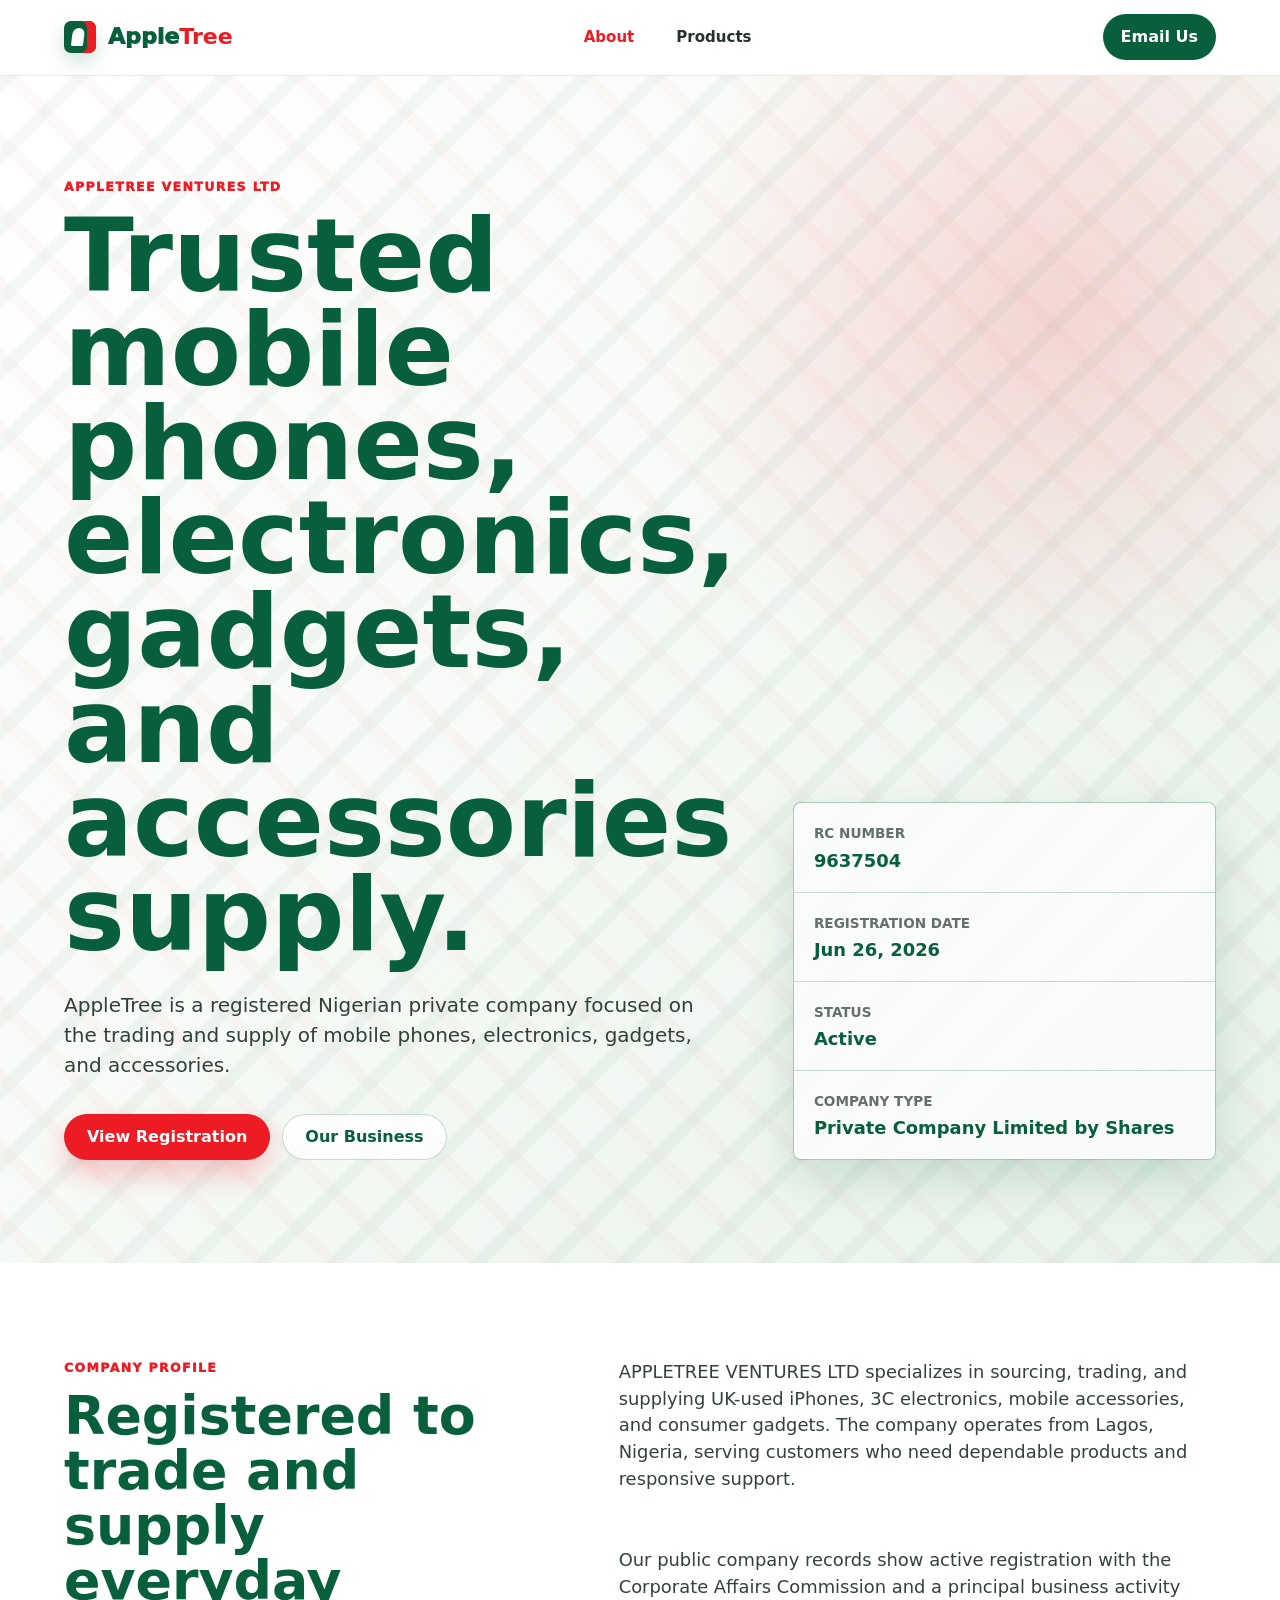
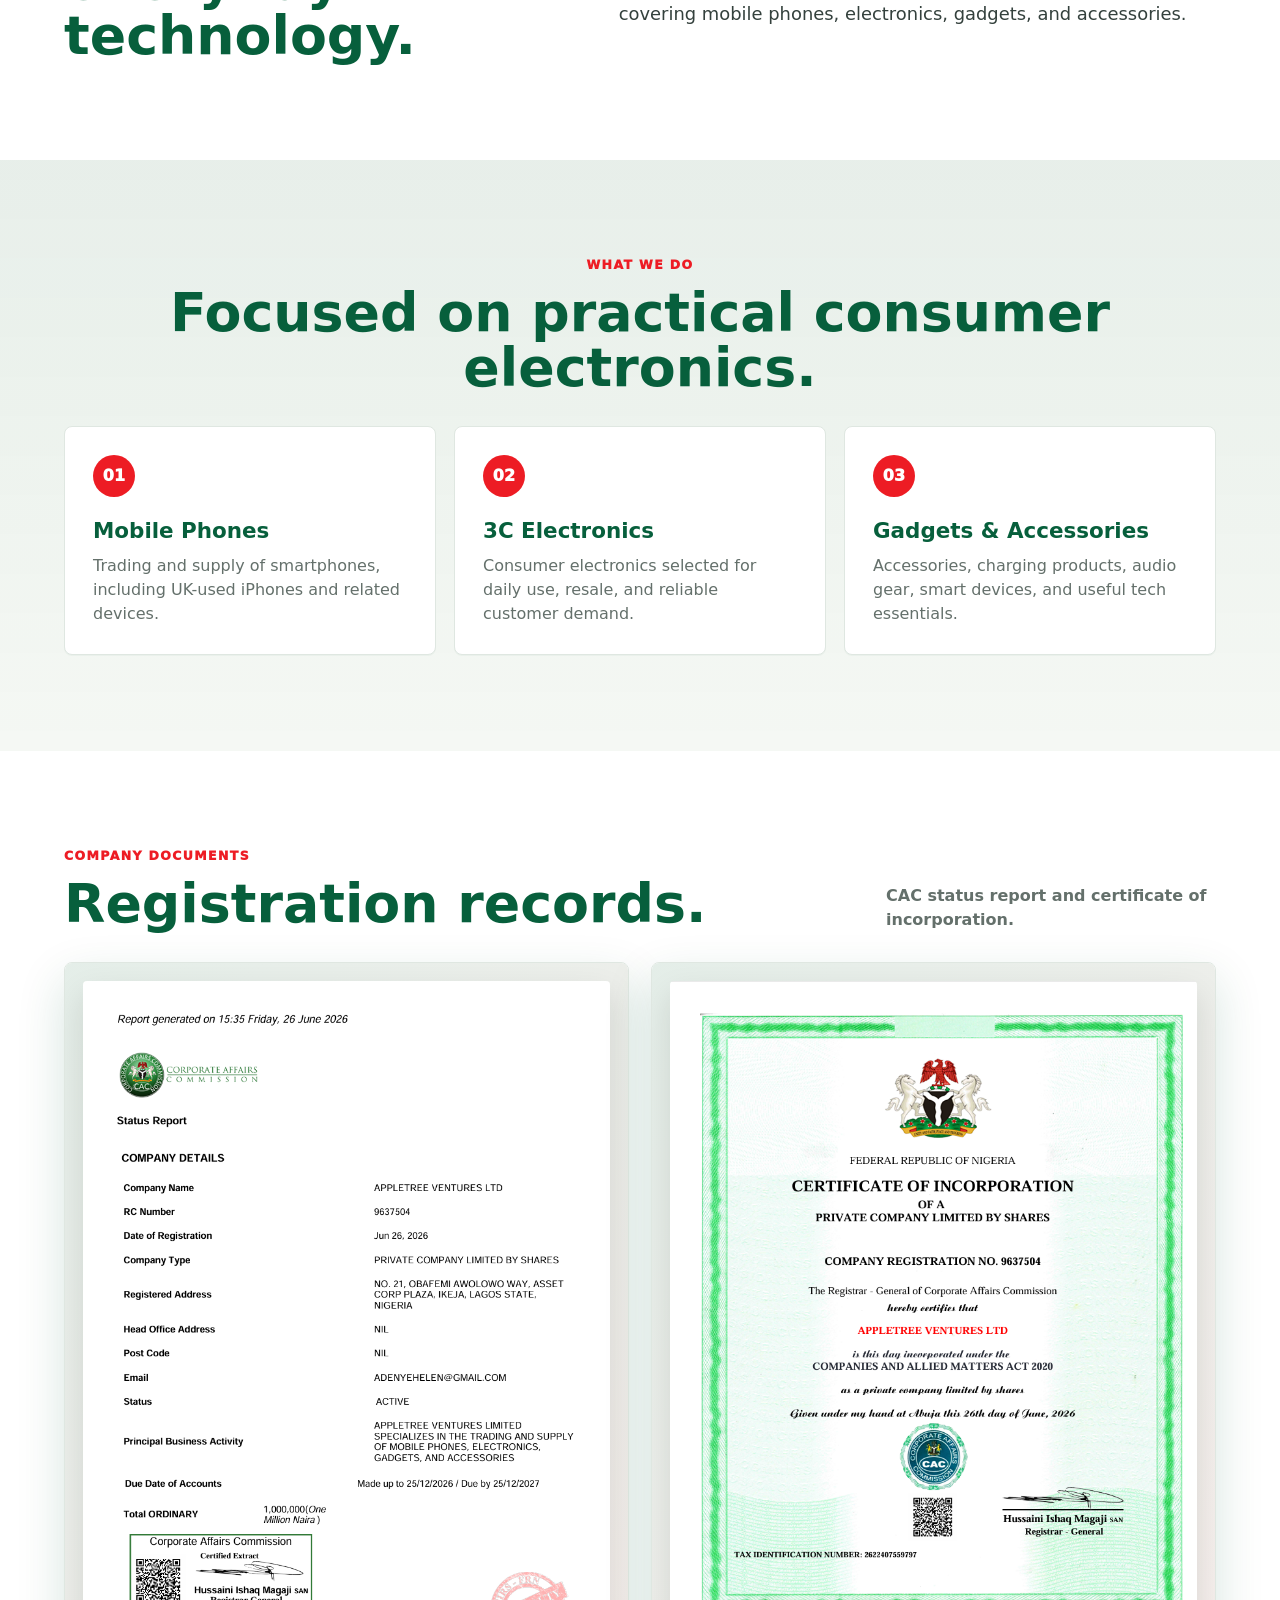
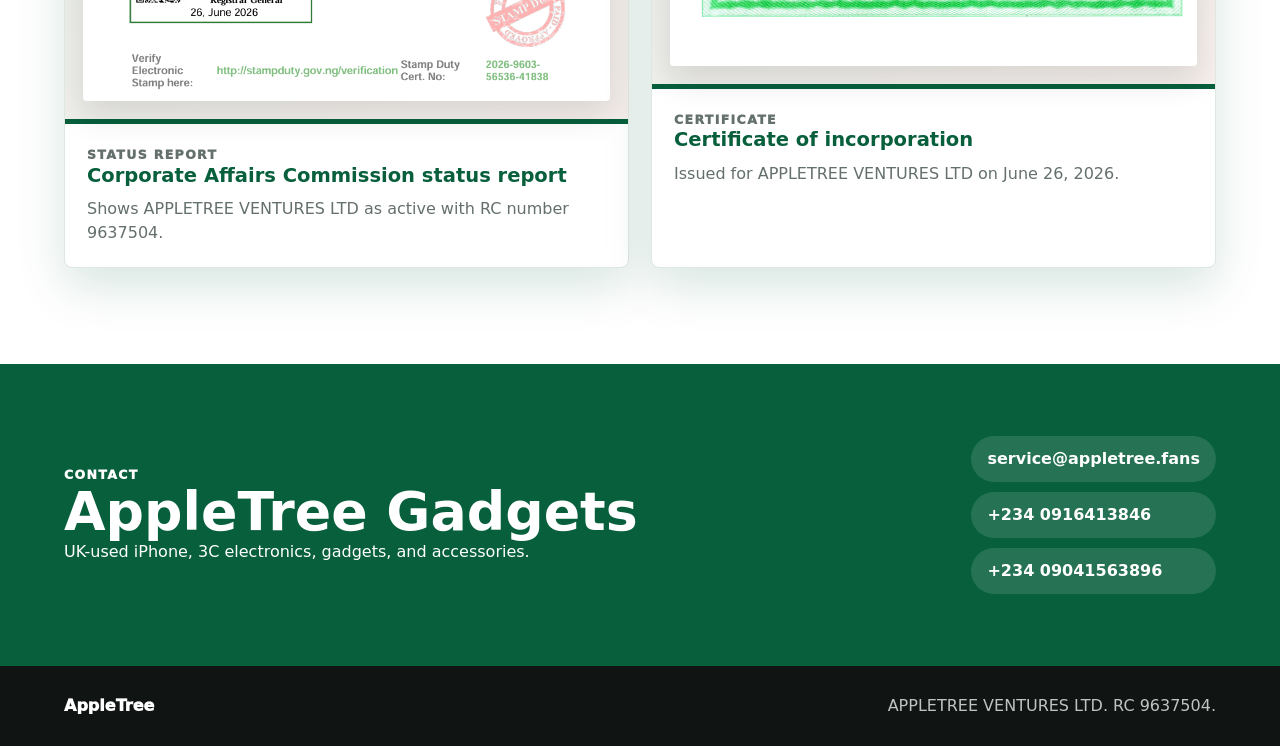
==== commit 8e3c5b05: "Add AppleTree products page" ====
--- a/index.html
+++ b/index.html
@@ -9,15 +9,13 @@
   </head>
   <body>
     <header class="site-header">
-      <a class="brand" href="#" aria-label="AppleTree home">
+      <a class="brand" href="index.html" aria-label="AppleTree home">
         <span class="brand-mark" aria-hidden="true"></span>
         <span class="brand-word"><span>Apple</span><strong>Tree</strong></span>
       </a>
       <nav class="main-nav" aria-label="Main navigation">
-        <a href="#about">About</a>
-        <a href="#services">Services</a>
-        <a href="#documents">Documents</a>
-        <a href="#contact">Contact</a>
+        <a class="active" href="index.html">About</a>
+        <a href="products.html">Products</a>
       </nav>
       <a class="header-cta" href="mailto:service@appletree.fans">Email Us</a>
     </header>
--- a/styles.css
+++ b/styles.css
@@ -110,6 +110,10 @@
   padding: 26px 0;
 }
 
+.main-nav a.active {
+  color: var(--red);
+}
+
 .main-nav a:hover {
   color: var(--red);
 }
@@ -457,6 +461,168 @@
   margin: 0;
 }
 
+.products-page {
+  background: #ffffff;
+}
+
+.products-hero {
+  display: grid;
+  grid-template-columns: minmax(0, 0.92fr) minmax(280px, 0.52fr);
+  align-items: end;
+  gap: clamp(22px, 6vw, 74px);
+  padding: clamp(56px, 8vw, 104px) clamp(18px, 5vw, 68px) clamp(38px, 6vw, 70px);
+  background:
+    radial-gradient(circle at 85% 22%, rgba(237, 28, 36, 0.14), transparent 24%),
+    linear-gradient(135deg, #ffffff 0%, #f8fbf7 52%, #e4f2e8 100%);
+}
+
+.products-hero h1 {
+  max-width: 11ch;
+  margin: 0;
+  color: var(--green);
+  font-size: clamp(3rem, 7vw, 6.8rem);
+  line-height: 0.94;
+  letter-spacing: 0;
+}
+
+.products-hero > p {
+  max-width: 520px;
+  margin: 0;
+  color: #30413a;
+  font-size: clamp(1rem, 1.35vw, 1.18rem);
+}
+
+.product-shell {
+  display: grid;
+  grid-template-columns: 230px minmax(0, 1fr);
+  gap: clamp(24px, 4vw, 52px);
+  padding: clamp(32px, 6vw, 72px) clamp(18px, 5vw, 68px) clamp(58px, 8vw, 102px);
+}
+
+.product-sidebar {
+  position: sticky;
+  top: 96px;
+  align-self: start;
+  display: grid;
+  gap: 8px;
+  padding: 12px;
+  border: 1px solid var(--line);
+  border-radius: var(--radius);
+  background: #ffffff;
+  box-shadow: 0 16px 38px rgba(7, 95, 60, 0.1);
+}
+
+.product-sidebar a {
+  display: flex;
+  align-items: center;
+  min-height: 44px;
+  padding: 0 14px;
+  border-radius: 6px;
+  color: #26322e;
+  font-weight: 850;
+}
+
+.product-sidebar a:first-child,
+.product-sidebar a:hover {
+  background: var(--green);
+  color: #ffffff;
+}
+
+.product-content {
+  display: grid;
+  gap: clamp(36px, 6vw, 72px);
+  min-width: 0;
+}
+
+.product-category {
+  scroll-margin-top: 92px;
+}
+
+.category-heading {
+  display: flex;
+  align-items: end;
+  justify-content: space-between;
+  gap: 20px;
+  margin-bottom: 20px;
+  padding-bottom: 14px;
+  border-bottom: 1px solid var(--line);
+}
+
+.category-heading h2 {
+  margin: 0;
+  color: var(--green);
+  font-size: clamp(2rem, 3.6vw, 3.6rem);
+  line-height: 1;
+  letter-spacing: 0;
+}
+
+.product-grid {
+  display: grid;
+  grid-template-columns: minmax(0, 1.1fr) minmax(220px, 0.62fr) minmax(220px, 0.62fr);
+  gap: 18px;
+}
+
+.product-card {
+  overflow: hidden;
+  border: 1px solid var(--line);
+  border-radius: var(--radius);
+  background: #ffffff;
+  box-shadow: 0 1px 0 rgba(7, 95, 60, 0.04);
+}
+
+.product-card img {
+  width: 100%;
+  aspect-ratio: 4 / 3;
+  object-fit: cover;
+  background: var(--soft);
+}
+
+.product-card div {
+  padding: 18px;
+}
+
+.product-card span {
+  color: var(--red);
+  font-size: 0.78rem;
+  font-weight: 950;
+  letter-spacing: 0.08em;
+  text-transform: uppercase;
+}
+
+.product-card h3 {
+  margin: 8px 0 8px;
+  color: var(--green);
+  font-size: 1.22rem;
+  line-height: 1.12;
+}
+
+.product-card p,
+.series-panel p {
+  margin: 0;
+  color: var(--muted);
+}
+
+.featured-product {
+  background:
+    linear-gradient(180deg, rgba(7, 95, 60, 0.06), rgba(237, 28, 36, 0.04)),
+    #ffffff;
+}
+
+.series-panel {
+  min-height: 132px;
+  padding: clamp(22px, 4vw, 34px);
+  border-left: 7px solid var(--red);
+  border-radius: var(--radius);
+  background:
+    linear-gradient(90deg, rgba(7, 95, 60, 0.08), rgba(7, 95, 60, 0)),
+    var(--soft);
+}
+
+.series-panel p {
+  max-width: 760px;
+  font-size: clamp(1rem, 1.45vw, 1.18rem);
+}
+
 @media (max-width: 920px) {
   .site-header {
     grid-template-columns: auto auto;
@@ -496,6 +662,25 @@
     grid-template-columns: 1fr;
   }
 
+  .products-hero,
+  .product-shell,
+  .product-grid {
+    grid-template-columns: 1fr;
+  }
+
+  .product-sidebar {
+    position: static;
+    display: flex;
+    gap: 8px;
+    overflow-x: auto;
+    padding: 10px;
+  }
+
+  .product-sidebar a {
+    flex: 0 0 auto;
+    white-space: nowrap;
+  }
+
   .document-image {
     min-height: 420px;
   }
@@ -520,7 +705,9 @@
 
   .hero,
   .section,
-  .contact-band {
+  .contact-band,
+  .products-hero,
+  .product-shell {
     padding-inline: 14px;
   }
 
@@ -538,6 +725,12 @@
     flex-direction: column;
   }
 
+  .category-heading {
+    align-items: start;
+    flex-direction: column;
+    gap: 6px;
+  }
+
   .service-card {
     padding: 22px;
   }
